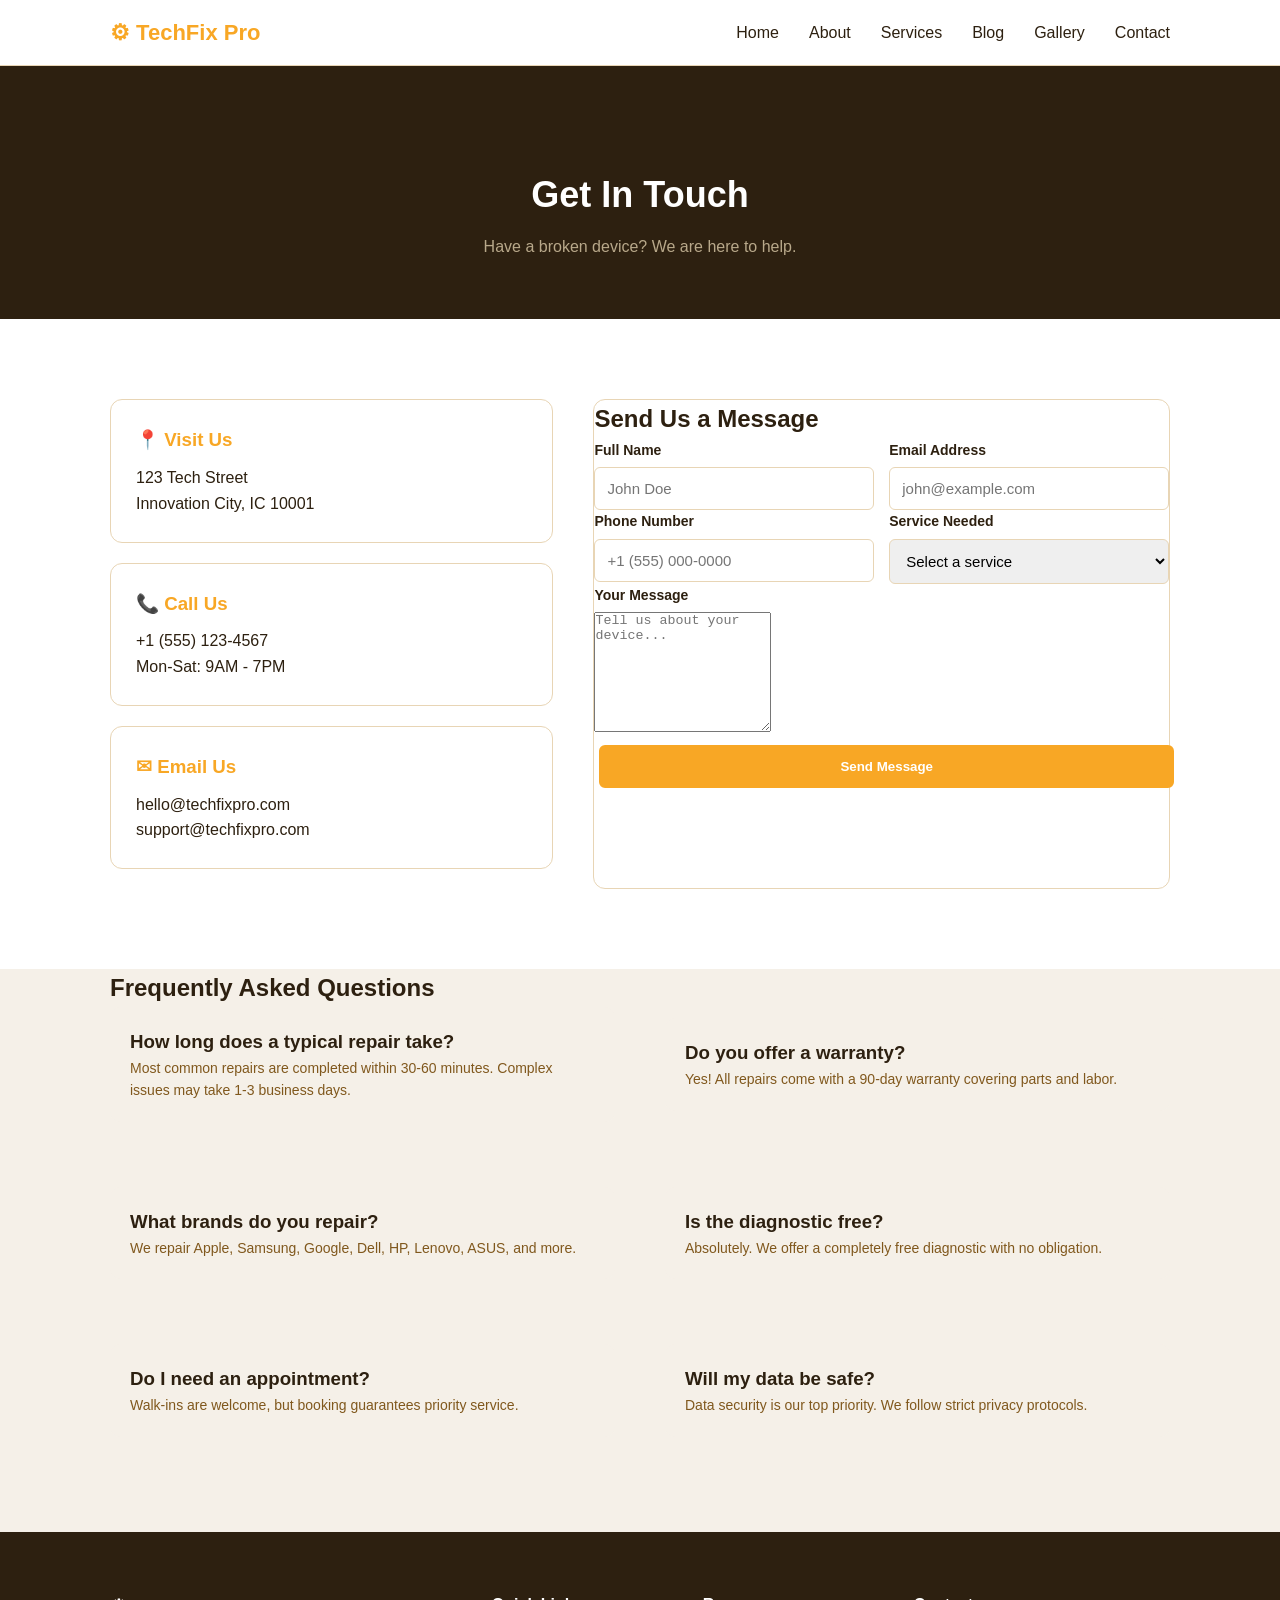
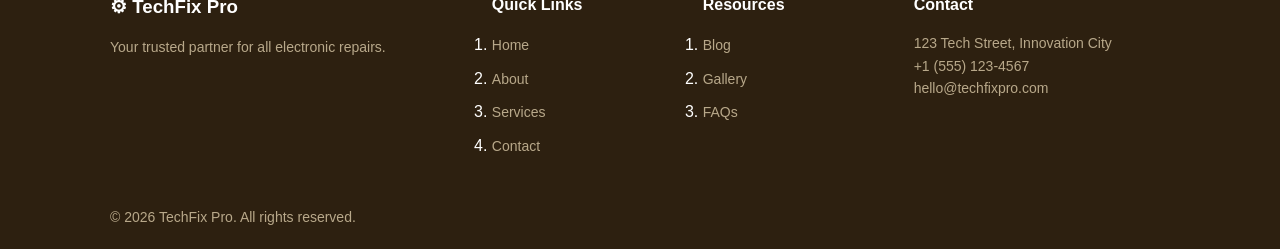
==== contact.html @ 66538a62 "Add files via upload My final project" ====
<!DOCTYPE html>
<html lang="en">
<head>
    <meta charset="UTF-8">
    <meta name="viewport" content="width=device-width, initial-scale=1.0">
    <title>Contact Us - TechFix Pro</title>
    <link rel="stylesheet" href="style.css">
</head>
<body>

    <nav class="navbar">
        <div class="container nav-container">
            <a href="index.html" class="logo">&#9881; TechFix Pro</a>
            <ul class="nav-links">
                <li><a href="index.html">Home</a></li>
                <li><a href="about.html">About</a></li>
                <li><a href="services.html">Services</a></li>
                <li><a href="blog.html">Blog</a></li>
                <li><a href="gallery.html">Gallery</a></li>
                <li><a href="contact.html">Contact</a></li>
            </ul>
        </div>
    </nav>

    <header class="page-header">
        <div class="container">
            <h1>Get In Touch</h1>
            <p>Have a broken device? We are here to help.</p>
        </div>
    </header>

    <section class="section">
        <div class="container">
            <div class="contact-grid">
                <div>
                    <div class="contact-info-box">
                        <h3>&#128205; Visit Us</h3>
                        <p>123 Tech Street<br>Innovation City, IC 10001</p>
                    </div>
                    <div class="contact-info-box">
                        <h3>&#128222; Call Us</h3>
                        <p>+1 (555) 123-4567<br>Mon-Sat: 9AM - 7PM</p>
                    </div>
                    <div class="contact-info-box">
                        <h3>&#9993; Email Us</h3>
                        <p>hello@techfixpro.com<br>support@techfixpro.com</p>
                    </div>
                </div>
                <div class="contact-form">
                    <h2>Send Us a Message</h2>
                    <form action="#" method="post">
                        <div class="form-row">
                            <div class="form-group">
                                <label for="name">Full Name</label>
                                <input type="text" id="name" name="name" placeholder="John Doe" required>
                            </div>
                            <div class="form-group">
                                <label for="email">Email Address</label>
                                <input type="email" id="email" name="email" placeholder="john@example.com" required>
                            </div>
                        </div>
                        <div class="form-row">
                            <div class="form-group">
                                <label for="phone">Phone Number</label>
                                <input type="tel" id="phone" name="phone" placeholder="+1 (555) 000-0000">
                            </div>
                            <div class="form-group">
                                <label for="service">Service Needed</label>
                                <select id="service" name="service" required>
                                    <option value="" disabled selected>Select a service</option>
                                    <option value="phone">Phone Repair</option>
                                    <option value="laptop">Laptop Repair</option>
                                    <option value="tablet">Tablet / iPad Repair</option>
                                    <option value="other">Other / Not Sure</option>
                                </select>
                            </div>
                        </div>
                        <div class="form-group">
                            <label for="message">Your Message</label>
                            <textarea id="message" name="message" placeholder="Tell us about your device..." required></textarea>
                        </div>
                        <button type="submit" class="btn" style="width: 100%;">Send Message</button>
                    </form>
                </div>
            </div>
        </div>
    </section>

    <section class="section" style="background: var(--light-gray); padding-top: 0;">
        <div class="container">
            <h2 class="section-title">Frequently Asked Questions</h2>
            <div class="two-col">
                <div class="faq-item">
                    <h3>How long does a typical repair take?</h3>
                    <p>Most common repairs are completed within 30-60 minutes. Complex issues may take 1-3 business days.</p>
                </div>
                <div class="faq-item">
                    <h3>Do you offer a warranty?</h3>
                    <p>Yes! All repairs come with a 90-day warranty covering parts and labor.</p>
                </div>
                <div class="faq-item">
                    <h3>What brands do you repair?</h3>
                    <p>We repair Apple, Samsung, Google, Dell, HP, Lenovo, ASUS, and more.</p>
                </div>
                <div class="faq-item">
                    <h3>Is the diagnostic free?</h3>
                    <p>Absolutely. We offer a completely free diagnostic with no obligation.</p>
                </div>
                <div class="faq-item">
                    <h3>Do I need an appointment?</h3>
                    <p>Walk-ins are welcome, but booking guarantees priority service.</p>
                </div>
                <div class="faq-item">
                    <h3>Will my data be safe?</h3>
                    <p>Data security is our top priority. We follow strict privacy protocols.</p>
                </div>
            </div>
        </div>
    </section>

    <footer class="footer">
        <div class="container">
            <div class="footer-grid">
                <div class="footer-brand">
                    <h3>&#9881; TechFix Pro</h3>
                    <p>Your trusted partner for all electronic repairs.</p>
                </div>
                <div class="footer-links">
                    <h4>Quick Links</h4>
                    <ul>
                        <li><a href="index.html">Home</a></li>
                        <li><a href="about.html">About</a></li>
                        <li><a href="services.html">Services</a></li>
                        <li><a href="contact.html">Contact</a></li>
                    </ul>
                </div>
                <div class="footer-links">
                    <h4>Resources</h4>
                    <ul>
                        <li><a href="blog.html">Blog</a></li>
                        <li><a href="gallery.html">Gallery</a></li>
                        <li><a href="contact.html">FAQs</a></li>
                    </ul>
                </div>
                <div class="footer-contact">
                    <h4>Contact</h4>
                    <p>123 Tech Street, Innovation City</p>
                    <p>+1 (555) 123-4567</p>
                    <p>hello@techfixpro.com</p>
                </div>
            </div>
            <div class="footer-bottom">
                <p>&copy; 2026 TechFix Pro. All rights reserved.</p>
            </div>
        </div>
    </footer>

</body>
</html>
---- style.css ----
/* CSS Variables */
:root {
    --primary: #f8a725;
    --primary-dary: #c68623;
    --dark: #2d2010;
    --gray: #80581d;
    --light-gray: #f5f0e8;
    --white: #ffffff;
    --border: #e8d5b5;
}

/* Base Style */
*{
    margin: 0;
    padding: 0;
    box-sizing: border-box;
}

body {
    font-family: 'Segoe UI', Tahoma, Geneva, Verdana, sans-serif;
    color: var(--dark);
    line-height: 1.6;
}
img{
    max-width: 100%;
    display: block;
}

a{
text-decoration:none;
color:inherit;
}

/* containers */
.container {
    max-width: 1100px;
    margin: 0 auto;
    padding: 0 20px;
}
/*Buttons*/
.btn {
    display: inline-block;
    padding: 12px 28px;
    background: var(--primary);
    color: var(--white);
    border-radius: 6px;
    font-weight: 600;
    border: 2px solid var(--primary);
    margin: 5px;
}

.btn:hover {
    background: var(--primary-dark);
    border-color: var(--primary-dark);
    
}

.btn-outline {
    background: transparent;
    color: var(--white);
    border: 2px solid var(--white);
    
}

.btn-outline:hover {
    background: var(--white);
    color: var(--dark);
}

/*navigation*/
.navbar {
    background: var(--white);
    border-bottom: 1px solid var(--border);
    padding: 15px 0;
}

.nav-container {
    display: flex;
    justify-content: space-between;
    align-items: center;
}

.logo {
    font-size: 22px;
    font-weight: 800;
    color: var(--primary);
}
.nav-links {
    list-style: none;
    display: flex;
    gap: 30px;
}

.nav-links a {
    color: var(--dark);
    font-width: 500;
}
.nav-links a:hover {
    color: var(--primary);
}
/*----Hero Section----*/
.hero {
    background: linear-gradient(135deg, var(--dark)0%, var(--gray)100%);
    color: var(--white);
    text-align: center;
    padding: 100px 20px;
}
.hero h1 {
    font-size: 42px;
    margin-bottom: 15px;
}
.hero p {
    font-size: 18px;
    max-width: 600px;
    margin: 0 auto 30px;
    opacity: 0.9;
}
/*section styles----*/
.section {
    padding: 80px 0;

}
.section title{
    text-align: center;
    font-size: 32px;
    margin-bottom: 10px;
}

.section-subtitle {
    text-align: center;
    color: var(--gray);
    margin-bottom: 50px;
    
}
.card-grid{
    display: grid;
    gap: 25;
}

.three-col{
    grid-template-columns: repeat(3,1fr);
}

.two-col{
    grid-template-columns: repeat(2, 1fr);
}

*/---- cards----*/
.card{
    background: var(--white);
    border: 1px solid var(--border);
    border-radius: 12px;
    padding: 30px;
    text-align: center;
}

.card:hover {
    box-shadow: 0 5px 20px rgba(45, 32, 16, 0.1);

}
.card-icon {
    font-size: 40px;
    margin-bottom: 15px;
    
}

.card h3 {
    font-size: 20px;
    margin-bottom: 10px;
}

.card p {
    color: var(--gray);

} 
/*---- news Cards ----*/
.news-card {
    padding: 0;
    overflow: hidden;
    text-align: left;
}

.news-card img {
    width: 100%;
    height: 200px;
    object-fit: cover;
}

.card-body {
    padding: 20px;
}

.tag {
    display: inline-block;
    background: var( --primary);
    color: var(--white);
    padding: 4px 12px;
    border-radius: 20px;
    font-size: 12px;
    font-weight: 600;
    text-transform: uppercase;

}
.card-body h3{
    margin: 10px 0;

}
.card-body a{
    color: var(--primary);
    font-weight: 600;
}

/*---- About Section ----*/
.about-section{
background: var(--light-gray)
}
.two-col {
    display: grid;
    grid-template-columns: 1fr 1fr;
    gap: 50px;
    align-items: center;
}
.about-text h2 {
    font-size: 32px;
    margin-bottom: 15px;
}

.about-text p {
    color: var(--gray);
    margin-bottom: 15px;
}

.feature-list {
    list-style: none;
    margin: 20px 0;
}

.feature-list li {
    padding: 8px 0;
    color: var(--dark)
}

.about-image img {
    border-radius: 12px;
    box-shadow: 0 10px 30px rgba(0,0,0,0.1);
}

/*---- Newsletter----*/
.newsletter {
    background: var(--primary);
    color: var(--white);
    text-align: center;
    padding: 60px 20px;
}

.newletter h2 {
    font-size: 28px;
    margin-bottom: 10px;
}

.newsletter p {
    margin-bottom: 25px;
    opacity: 0.9;
}

.newsletter form {
    display: flex;
    justify-content: center;
    gap: 10px;
    flex-wrap: wrap;
}

.newsletter input {
    padding: 12px 20px;
    border: none;
    border-radius: 6px;
    width: 300px;
    font-size: 16px;
}

/*----Testimonials ----*/
.testimonials {
    background: var(--light-gray);
}
.testimonial-card {
    text-align: left;
}

.quote {
    font-style: italic;
    color: var(--dark);
    margin-bottom: 15px;
}

.author {
    font-weight: 700;
    color: var(--primary-dark);
}

/*----clients----*/
.clients {
    text-align: center;
}

.client-logos {
    display: flex;
    justify-content: center;
    gap: 40px;
    flex-wrap: wrap;
    margin-top: 30px;
}
.client-logos span {
    font-size: 18px;
    font-weight: 700;
    color: var(--gray);
    opacity: 0.6;
}

/*----footer----*/
.footer {
    background: var(--dark);
    color: var(--white);
    padding: 60px 0 20px;
}

.footer-grid{
    display: grid;
    grid-template-columns: 2fr 1fr 1fr 1.5fr;
    gap: 40px;
    margin-bottom: 40px;
}

.footer h3, footer h4 {
    margin-bottom: 15px;
}

.footer p {
    color: #b8a88a;
    font-size: 14px;
}

.footer-links ul {
    list-style: non;
}

.footer-links li {
    margin-bottom: 8px;
}

.footer-links a {
    color: #b8a88a;
    font-size: 14px;
}

.footer-links a:hover {
color: var(--primary);
}

.footer-buttom {
    border-top: 1px solid rgba(255,255,255,0.1);
    padding-top: 20px;
    text-align: center;
}

/*----page Header (for inner pages)----*/
.page-header{
    background: var(--dark);
    color: var(--white);
    text-align: center;
    padding: 100px 20px 60px;
}

.page-header h1 {
    font-size: 36px;
    margin-bottom: 10px;
}

.page-header p {
    color: #b8a88a;
}

/*---- services pae----*/
.service-detail{
    padding: 60px 0;
}

.service-detail:nth-child(even) {
    background: var(--light-gray);

}

.service-detail h2 {
    font-size: 26px;
    margin-bottom: 15px;
}

.detail-list {
    list-style: none;
    margin: 15px 0 25px;
}

.detail-list li {
    padding: 6px 0;
    color: var(--dark);
}

.detail-list li::before {
    content: "14 ";
    color: var(--primary);
}

.price-tag {
    display: inline-block;
    background: var(--primary);
    color: var(--white);
    padding: 6px 16px;
    border-radius: 20px;
    font-weight: 700;
    font-size: 14px;
    margin-bottom: 15px;
}

/*---- Pricing Cards ----*/
.pricing-grid {
    display: grid;
    grid-template-columns: repeat(3, 1fr);
    gap: 25px;
    margin-top: 40px;
}

.pricing-card {
    background: var(--white);
    border: 2px solid var(--border);
    border-radius: 12px;
    padding: 35px 25px;
    text-align: center;
}

.pricing-card.featured {
    border-color: var(--primary);
    position: relative;
}

.featured-badge{
    position: absolute;
    top: 12px;
    left: 50%;
    transform: translateX(-50%);
    background: var(--primary);
    color: var(--white);
    padding: 5px 15px;
    border-radius: 20px;
    font-size: 12px;
    font-weight: 700;
}


.pricing-card .price {
    font-size: 36px;
    font-weight: 800;
    color: var(--primary);
}

.pricing-card .price span {
    font-size: 16px;
    color: var(--gray);
    font-weight: 400;
}

.pricing-features {
    list-style: none;
    text-align: left;
    margin: 20px 0;
}

.pricing-features li {
    padding: 10px;
    border-bottom: 1px solid var(--border);
    font-size: 14px;
}

/*----blogpage----*/
.blog-grid {
    display: grid;
    grid-template-columns: 2fr 1fr;
    gap: 40px;
}

.blog-posts {
    display: grid;
    gap: 30px;

}

.blog-post {
    display: grid;
    grid-template-columns: 1fr 2fr;
    gap: 20px;
    background: var(--white);
    border: 1px solid var(--border);
    border-radius: 12px;
    overflow: hidden;
}

.blog-post img {
    width: 100%;
    height: 100%;
    object-fit: cover;
}

.blog-post-content {
    padding: 20px;
}

.sidebar {
    background: var(--white);
    border: 1px solid var(--border);
    border-radius: 12px;
    padding: 25px;
    height: fit-content;
}

.sidebar h3 {
    margin-bottom: 15px;
    padding-bottom: 10;
}

.sidebar ul {
    list-style: none;
}

.sidebar li {
    padding: 8px 0;
    border-bottom: 1px solid var(--light-gray);
}

.sidebar a {
    color: var(--gray);
    font-size: 14;
}

.sidebar a:hover {
    color: var(--primary);
}

/*---- Gallery page ----*/
.gallery-grid {
    display: grid;
    grid-template-columns: repeat(3, 1fr);
    gap: 15px;
}

.gallery-item {
    border-radius: 10px;
    overflow: hidden;
}

.gallery-item img {
    width: 100%;
    height: 220px;
    object-fit: cover;
    
}
.gallery-item.wide {
    grid-column: span 2;
}

/*----contact page ----*/
.contact-grid {
    display: grid;
    grid-template-columns: 1fr 1.3fr;
    gap: 40px;
}

.contact-info-box {
    background: var(--white);
    border: 1px solid var(--border);
    border-radius: 12px;
    padding: 25px;
    margin-bottom: 20px;
}

.contact-info-box h3 {
    margin-bottom: 10px;
    color: var(--primary);
}

.contact-form {
    background: var(--white);
    border: 1px solid var(--border);
    border-radius: 12px;
    padding: 35;
}

.form-group {

}

.form-group label {
    display: block;
    margin-bottom: 6px;
    font-weight: 600;
    font-size: 14px;
}

.form-group input,
.form-grouptextarea,
.form-group select {
    width: 100%;
    padding: 12px;
    border: 1px solid var(--border);
    border-radius: 6px;
    font-size: 15px;
    font-family: inherit;

}

.form-group textarea {
    min-height: 120px;
    resize: vertical;
}

.form-row {
    display: grid;
    grid-template-columns: 1fr 1fr;
    gap: 15px;
}


   
    

 /*---- FAQ ----*/
 .faq-item {
    background: var(--light-gray);
    border-radius: 10px;
    margin-bottom: 15px;
    padding: 20px;
 }

 .fag-item h3{
    font-size: 16px;
    margin-bottom: 10px;
    color: var(--dark);
 }

 .faq-item p {
    color: var(--gray);
    font-size: 14px;
 }

 /*===============================================
 ================================================*/

 @media (max-width: 768px);{
    .nav-links {
        display: none;
    }
    .hero h1 {
        font-size: 28px;
    }

    .three-col,
    .two-col,
    .pricing-grid,
    .gallery-grid,
    .blog-grid
    .contact-grid,
    .footer-grid{
        grid-template-columns: 1fr;
    }
    .blog-post {
        grid-template-columns: 1fr;
    }
    newsletter input {
        width: 100%;
        max-width: 300px;
    }

    .client-logos{

    }
 }

  @media (max-width: 768){
    .pricing-grid,
    .blog-grid,
    .contact-grid,
    .footer-grid, {
        grid-template-columns: 1fr;
    }

    .blog-post {
        grid-template-columns: 1fr;
    }

    .newsletter form {
        width: 100%;
        max-width: 300px;
    }
    .client-logos {
        
    }
    .form-row {
        grid-template-columns: 1fr;
    }
  }
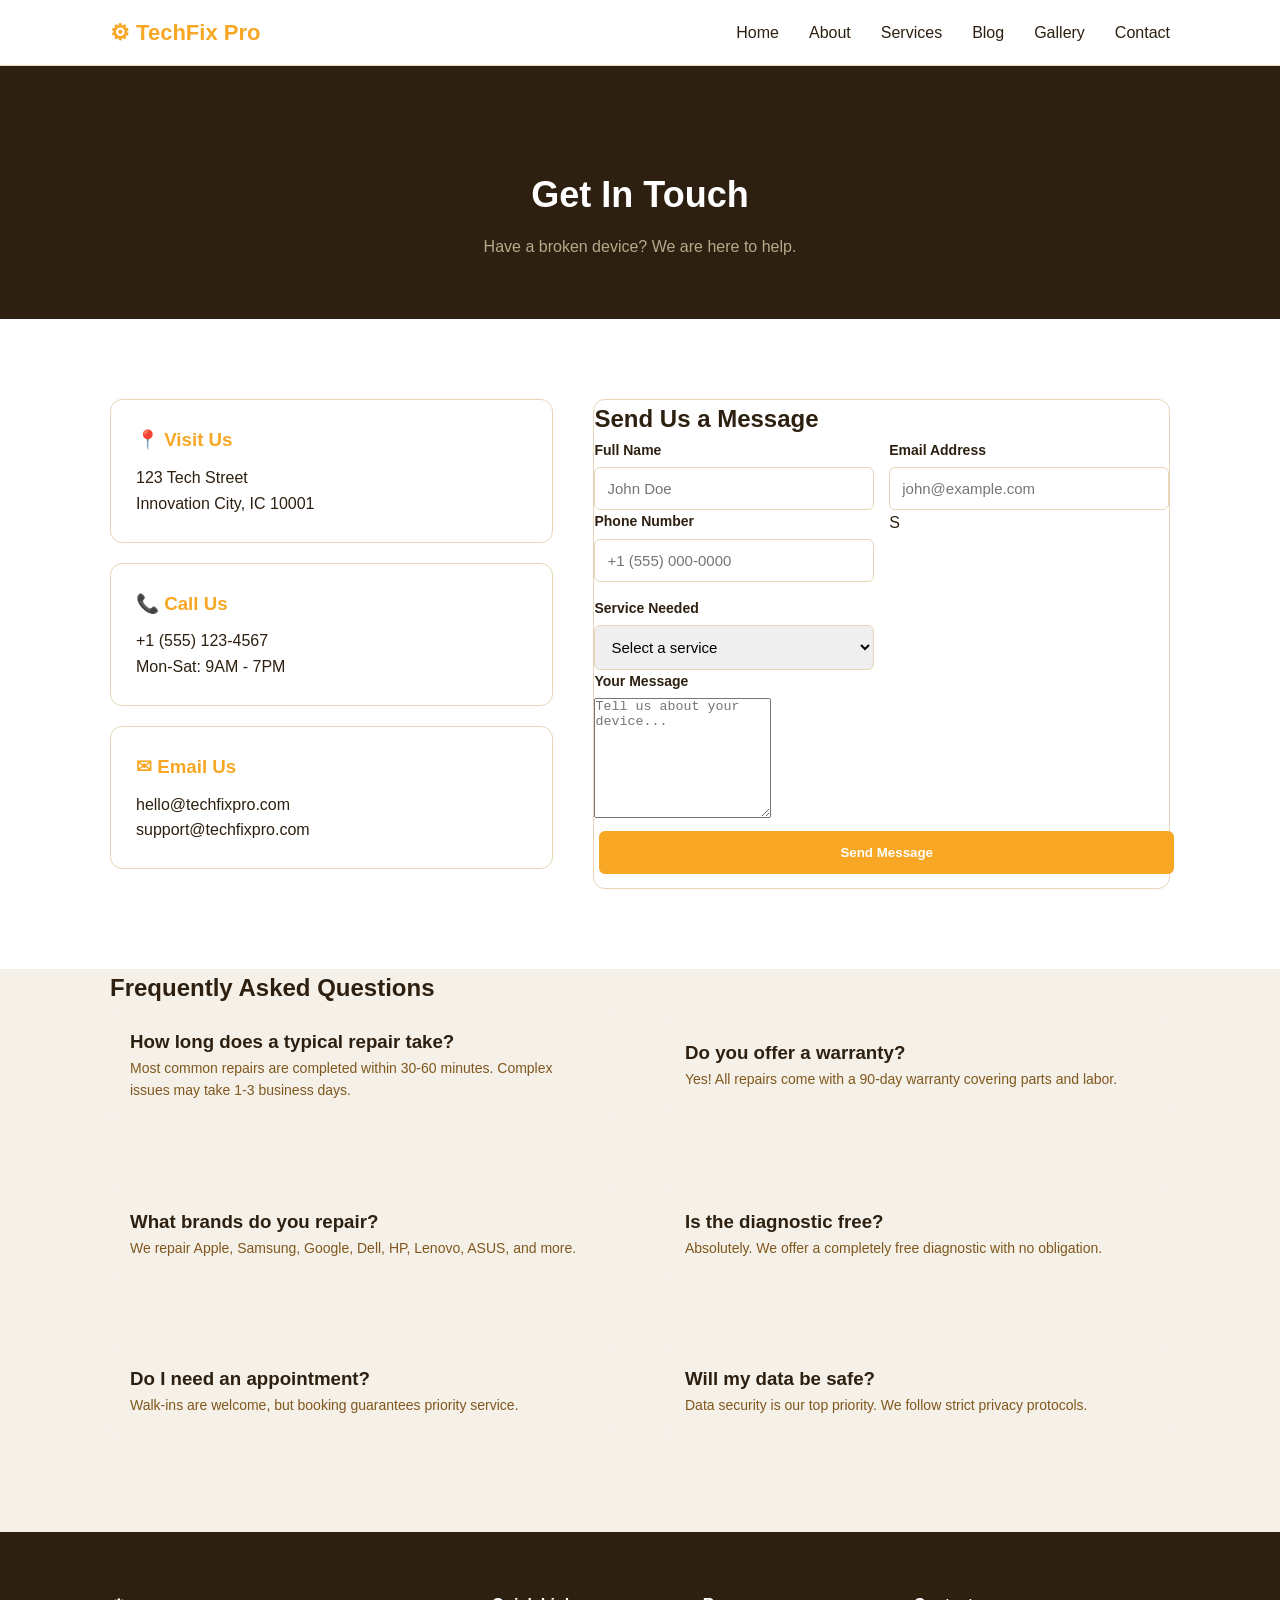
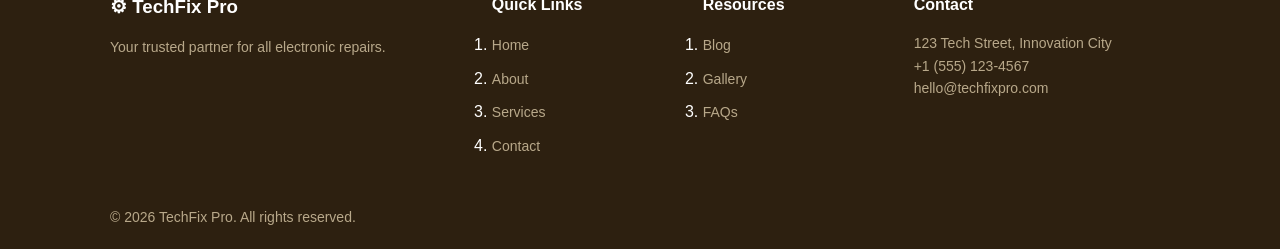
==== commit dca4b028: "Add files via upload" ====
--- a/contact.html
+++ b/contact.html
@@ -64,7 +64,7 @@
                             <div class="form-group">
                                 <label for="phone">Phone Number</label>
                                 <input type="tel" id="phone" name="phone" placeholder="+1 (555) 000-0000">
-                            </div>
+                            </div>S
                             <div class="form-group">
                                 <label for="service">Service Needed</label>
                                 <select id="service" name="service" required>
